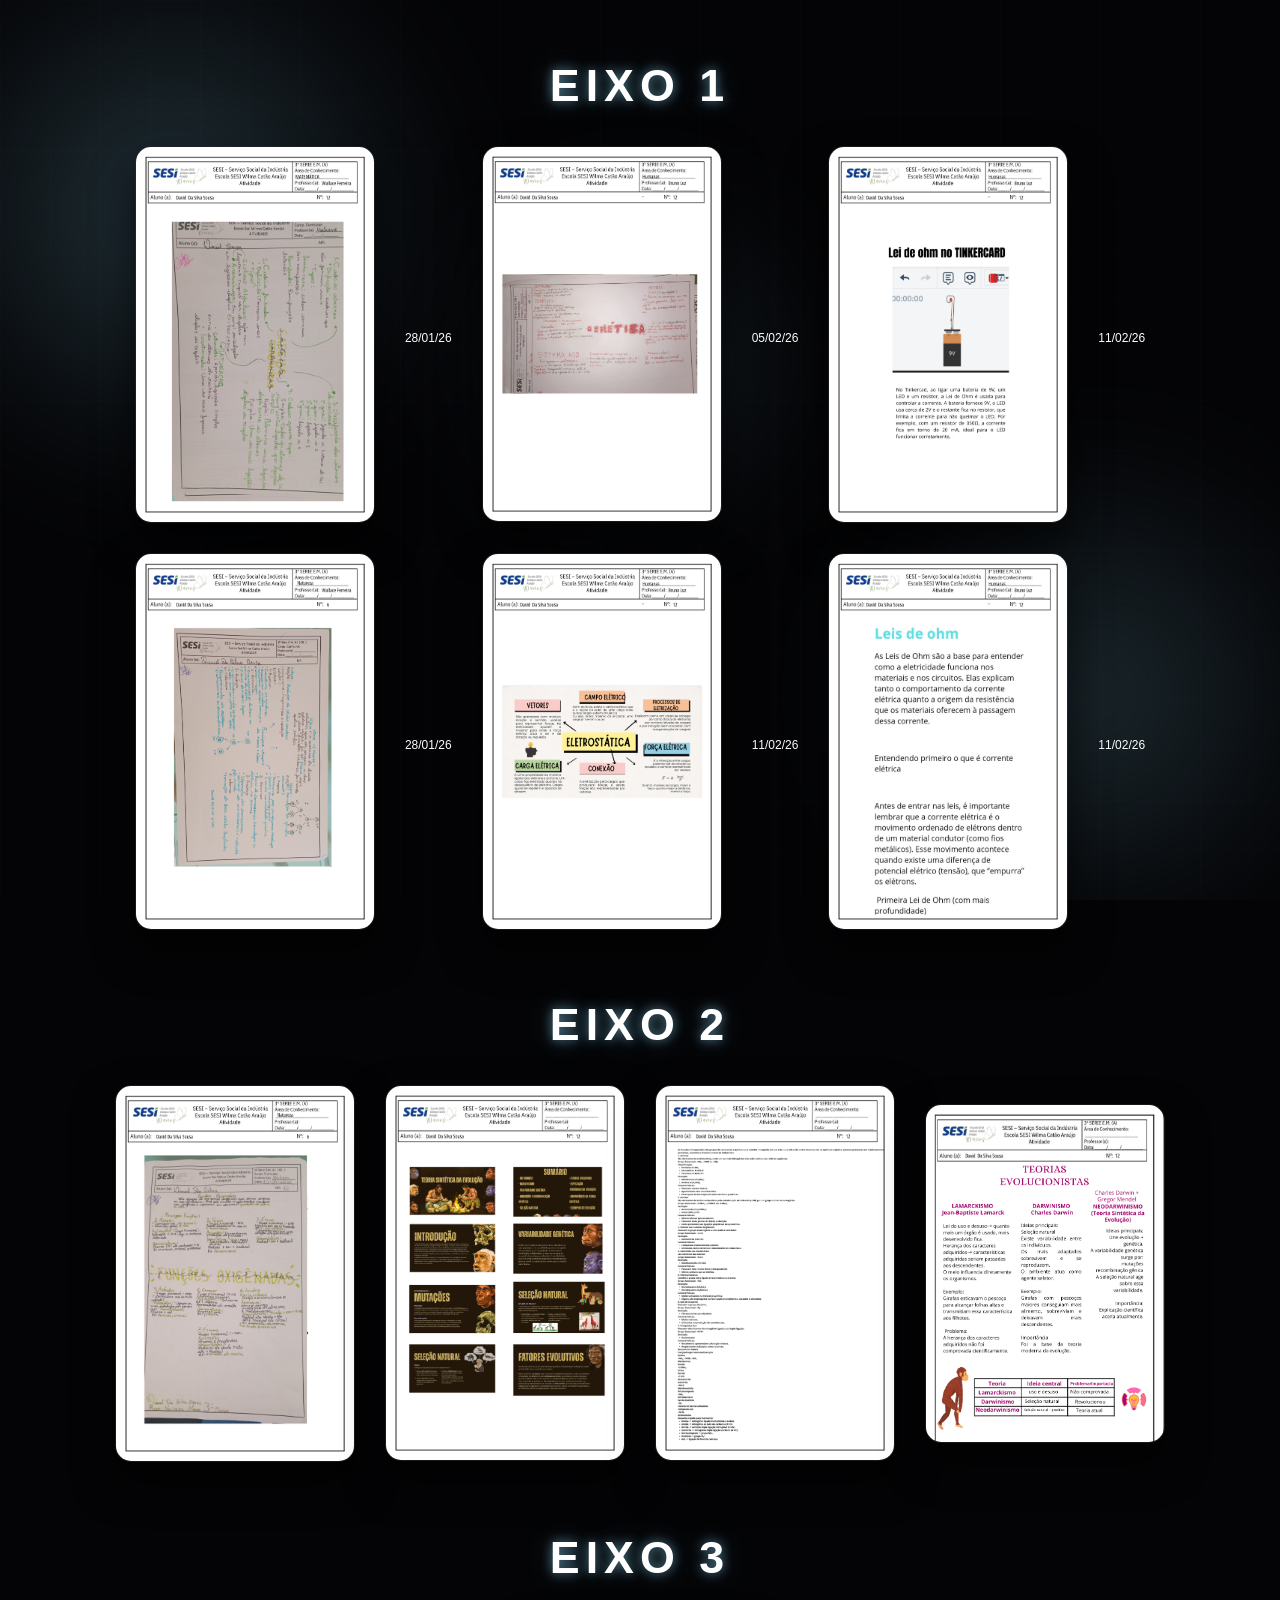
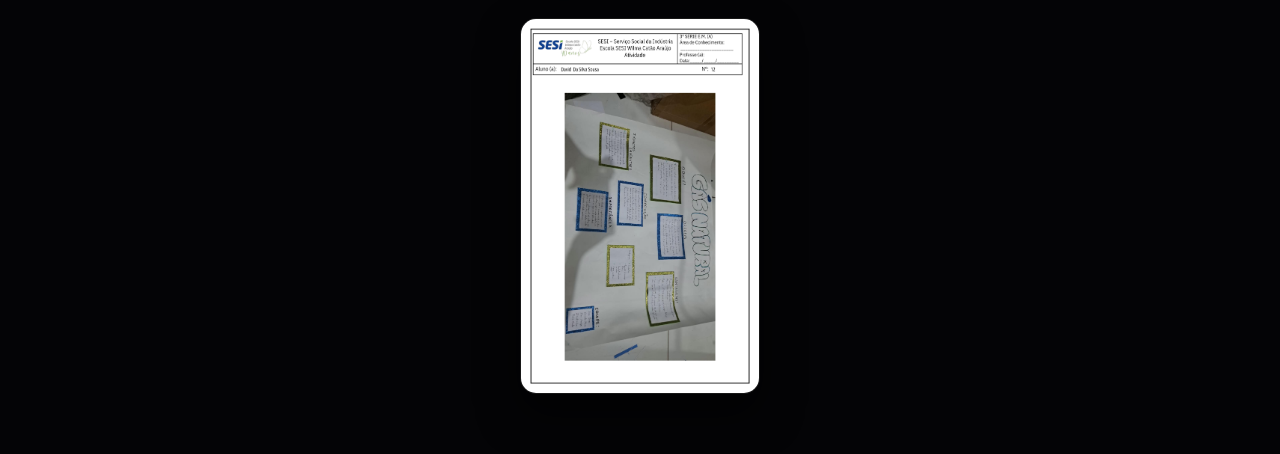
==== natureza.html @ 9562744e "Portfolio" ====
<!DOCTYPE html>
<html lang="en">

<head>
    <meta charset="UTF-8">
    <meta name="viewport" content="width=device-width, initial-scale=1.0">
    <title>Natureza</title>
</head>
<link rel="stylesheet" href="atividades.css">

<body>
    <div class="bg-glow-container">
    <div class="blob blob-1"></div>
    <div class="blob blob-2"></div>
    <div class="blob blob-3"></div>
</div>

<div class="atividades">
    <div class="center">
        
        <div class="eixo-container">
            <h1>EIXO 1</h1>
            <div class="image-gallery">
                <img src="./img/1 copy 4.png" alt="Atividade 1">
                <p>28/01/26</p>
                <img src="./img/6 copy.png" alt="Atividade 2">
                <p>05/02/26</p>
                <img src="./img/84.png" alt="Atividade 3">
                <p>11/02/26</p>
                <img src="./img/cc.png" alt="Atividade 4">
                <p>28/01/26</p>
                <img src="./img/fff.png" alt="Atividade 5">
                <p>11/02/26</p>
                <img src="./img/vvv.png" alt="Atividade 6">
                <p>11/02/26</p>
            </div>
        </div>
        
        <div class="eixo-container">
            <h1>EIXO 2</h1>
            <div class="image-gallery">
                <img src="./img/funçoesoxigenadas.png" alt="Funções Oxigenadas">
                <img src="./img/neodarwinismo.png" alt="Neodarwinismo">
                <img src="./img/funçoesnitrogenadas.png" alt="Funções Nitrogenadas">
                <img src="./img/EVOLUCIONISTAS.png" alt="Evolucionistas">
            </div>
        </div>

        <div class="eixo-container">
            <h1>EIXO 3</h1>
            <div class="image-gallery">
                <img src="./img/gasnatural.png" alt="Gás Natural">
            </div>
        </div>

    </div>
</div>

            <script src="./atividades.js"></script>
</body>

</html>
---- atividades.css ----
:root {
            --bg-color: #080808;
            --snd-bg-color: #131313;
            --text-color: #ffffff;
            --main-color: #8DDBFC;
        }

        * {
            margin: 0;
            padding: 0;
            box-sizing: border-box;
        }

        body {
            font-family: 'Nunito', sans-serif;
            color: var(--text-color);
            min-height: 100vh;
            display: flex;
            justify-content: center;
            align-items: center;
            padding: 60px 20px;
            background-color: #040406;
            overflow-x: hidden;
            position: relative;
        }

        /* BACKGROUND SURPRESA: Nebulosa Fluida Animada em CSS Puro */
        .bg-glow-container {
            position: fixed;
            top: 0;
            left: 0;
            width: 100vw;
            height: 100vh;
            z-index: -1;
            overflow: hidden;
            pointer-events: none;
            background: #040406;
        }

        .blob {
            position: absolute;
            background: radial-gradient(circle, rgba(141, 219, 252, 0.22) 0%, transparent 65%);
            border-radius: 50%;
            filter: blur(60px);
            mix-blend-mode: screen;
            animation: floatAnimation 20s infinite alternate ease-in-out;
        }

        /* Configuração de posições e tamanhos diferentes para os pontos de luz */
        .blob-1 {
            width: 600px;
            height: 600px;
            top: -10%;
            left: -10%;
            animation-duration: 25s;
        }

        .blob-2 {
            width: 500px;
            height: 500px;
            bottom: -5%;
            right: -5%;
            background: radial-gradient(circle, rgba(141, 219, 252, 0.18) 0%, transparent 70%);
            animation-duration: 18s;
            animation-delay: -5s;
        }

        .blob-3 {
            width: 400px;
            height: 400px;
            top: 40%;
            left: 50%;
            transform: translate(-50%, -50%);
            background: radial-gradient(circle, rgba(141, 219, 252, 0.15) 0%, transparent 60%);
            animation-duration: 30s;
            animation-delay: -10s;
        }

        /* Animação orgânica que move e deforma as luzes de fundo */
        @keyframes floatAnimation {
            0% {
                transform: translate(0px, 0px) scale(1) rotate(0deg);
            }
            33% {
                transform: translate(40px, -60px) scale(1.15) rotate(120deg);
            }
            66% {
                transform: translate(-50px, 30px) scale(0.85) rotate(240deg);
            }
            100% {
                transform: translate(0px, 0px) scale(1) rotate(360deg);
            }
        }

        /* Linhas de Grid Tecnológicas bem discretas sobrepostas à nebulosa */
        .bg-glow-container::after {
            content: "";
            position: absolute;
            top: 0; left: 0; width: 100%; height: 100%;
            background-image: linear-gradient(rgba(255, 255, 255, 0.008) 1px, transparent 1px),
                              linear-gradient(90deg, rgba(255, 255, 255, 0.008) 1px, transparent 1px);
            background-size: 50px 50px;
        }

        .atividades {
            width: 100%;
            max-width: 1100px;
        }

        .center {
            display: flex;
            flex-direction: column;
            align-items: center;
            gap: 70px;
            width: 100%;
        }

        .eixo-container {
            display: flex;
            flex-direction: column;
            align-items: center;
            gap: 35px;
            width: 100%;
        }

        h1 {
            font-family: 'Fredoka', sans-serif;
            font-size: 2.8rem;
            font-weight: 700;
            color: var(--text-color);
            text-transform: uppercase;
            letter-spacing: 6px;
            text-align: center;
            text-shadow: 0 0 12px rgba(141, 219, 252, 0.6), 0 0 35px rgba(141, 219, 252, 0.2);
            margin: 0;
        }

        .image-gallery {
            display: flex;
            flex-wrap: wrap;
            justify-content: center;
            align-items: center;
            gap: 30px;
            width: 100%;
        }

        img {
            width: 240px;
            height: auto;
            border-radius: 16px;
            border: 1px solid rgba(255, 255, 255, 0.05);
            background-color: rgba(19, 19, 19, 0.6);
            box-shadow: 0 20px 40px rgba(0, 0, 0, 0.6);
            object-fit: cover;
            backdrop-filter: blur(5px); /* Dá um efeito leve de vidro nas bordas da imagem */
            
            
            cursor: url('data:image/svg+xml;utf8,<svg xmlns="http://www.w3.org/2000/svg" width="32" height="32" viewBox="0 0 32 32"><ellipse cx="16" cy="16" rx="11" ry="5" fill="none" stroke="%238DDBFC" stroke-width="2"/><ellipse cx="16" cy="16" rx="5" ry="11" fill="none" stroke="%238DDBFC" stroke-width="2"/><circle cx="16" cy="16" r="2.5" fill="%238DDBFC"/></svg>') 16 16, crosshair;
            
            transition: transform 0.4s cubic-bezier(0.25, 0.8, 0.25, 1), box-shadow 0.4s ease, border 0.4s ease;
            will-change: transform;
        }

        img:hover {
            border: 2px solid var(--main-color);
            box-shadow: 0 0 30px rgba(141, 219, 252, 0.35), 0 15px 40px rgba(0, 0, 0, 0.7);
        }
    
p{
    display: flex;
    position: inherit;
    align-items: center;
    justify-content: unset;
    margin-top: 8px;
    color: white;
    font-size: 12px;
}
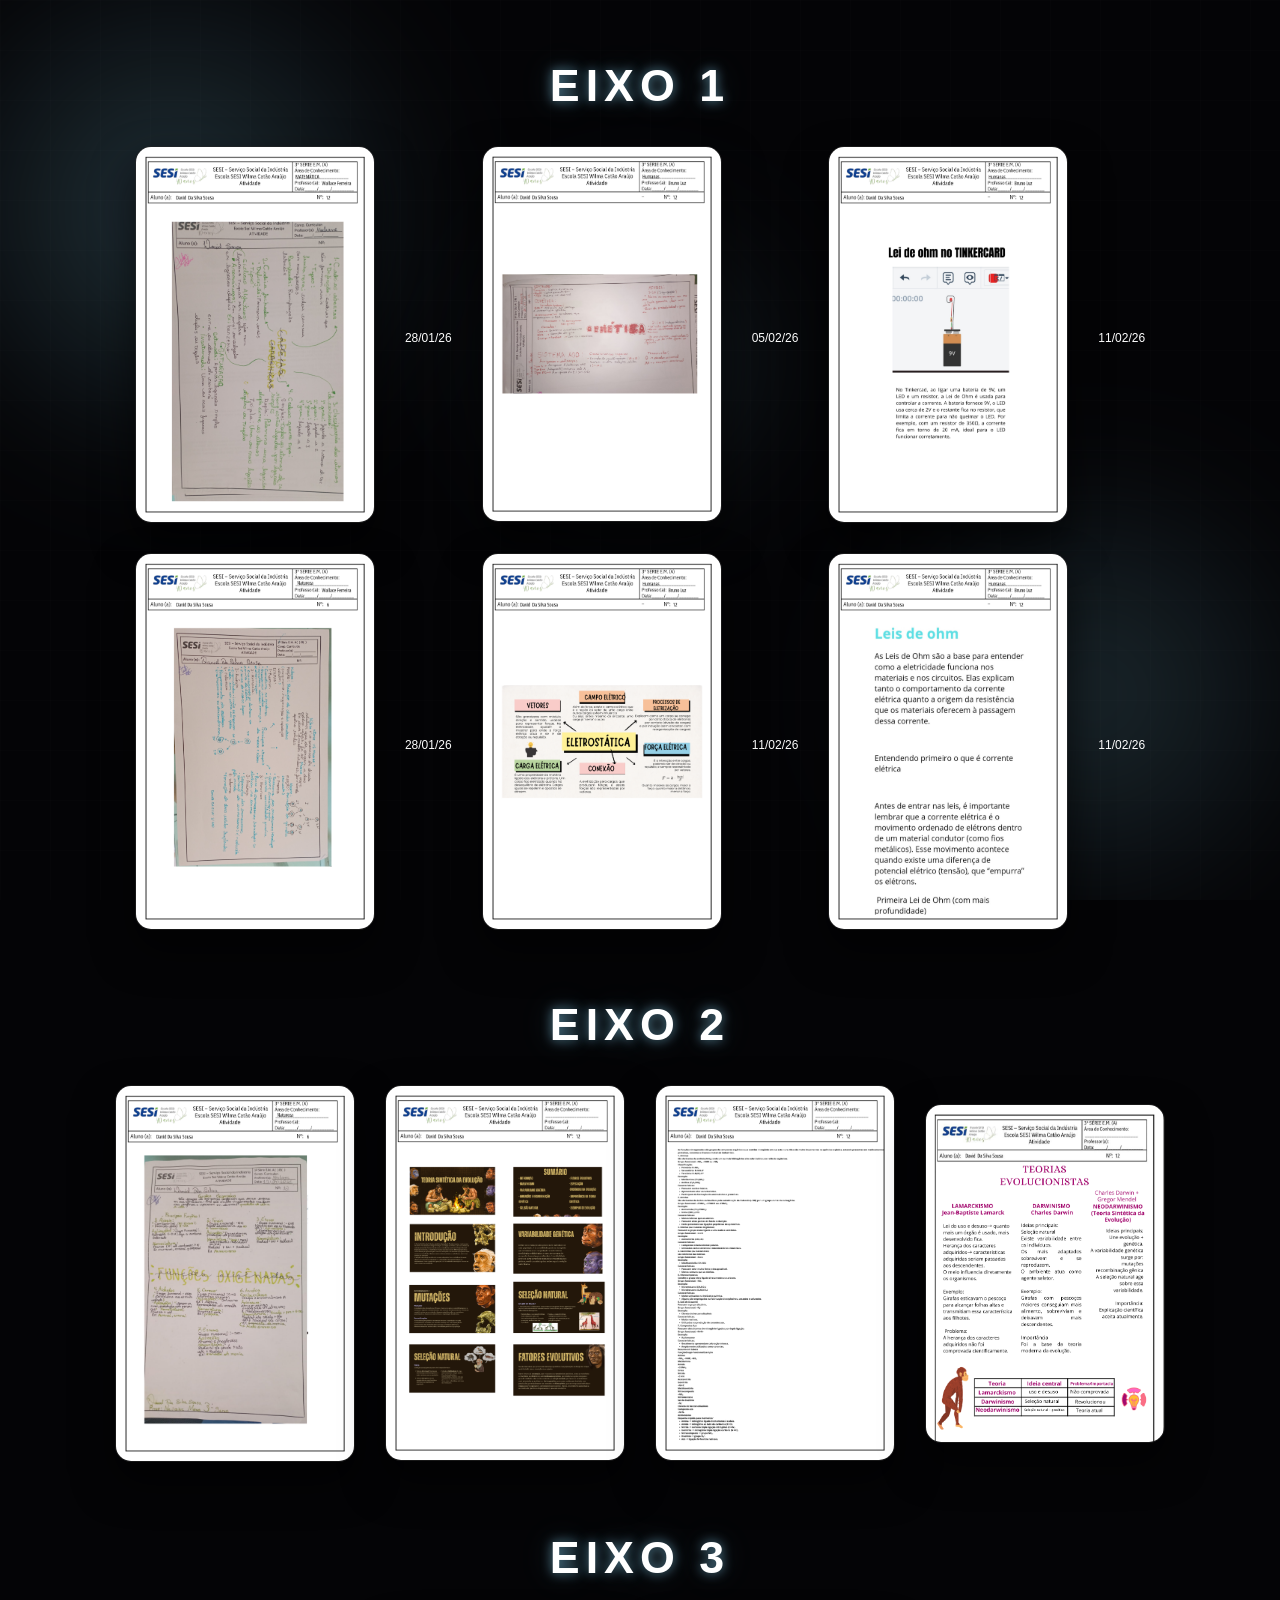
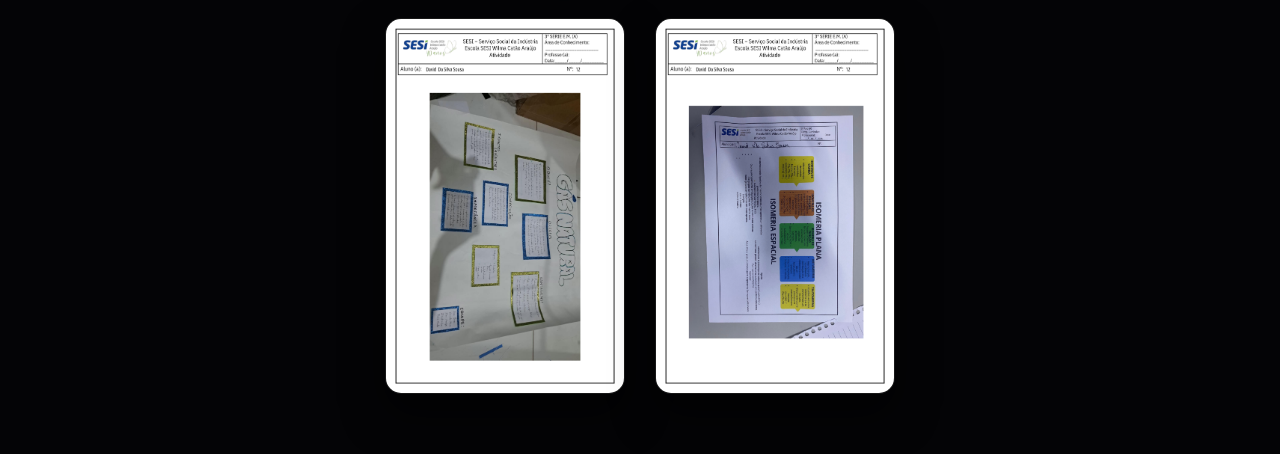
==== commit 7c1614b1: "atualização" ====
--- a/natureza.html
+++ b/natureza.html
@@ -50,6 +50,7 @@
             <h1>EIXO 3</h1>
             <div class="image-gallery">
                 <img src="./img/gasnatural.png" alt="Gás Natural">
+                <img src="./img/mapaneili.png" alt="Gás Natural">
             </div>
         </div>
 
